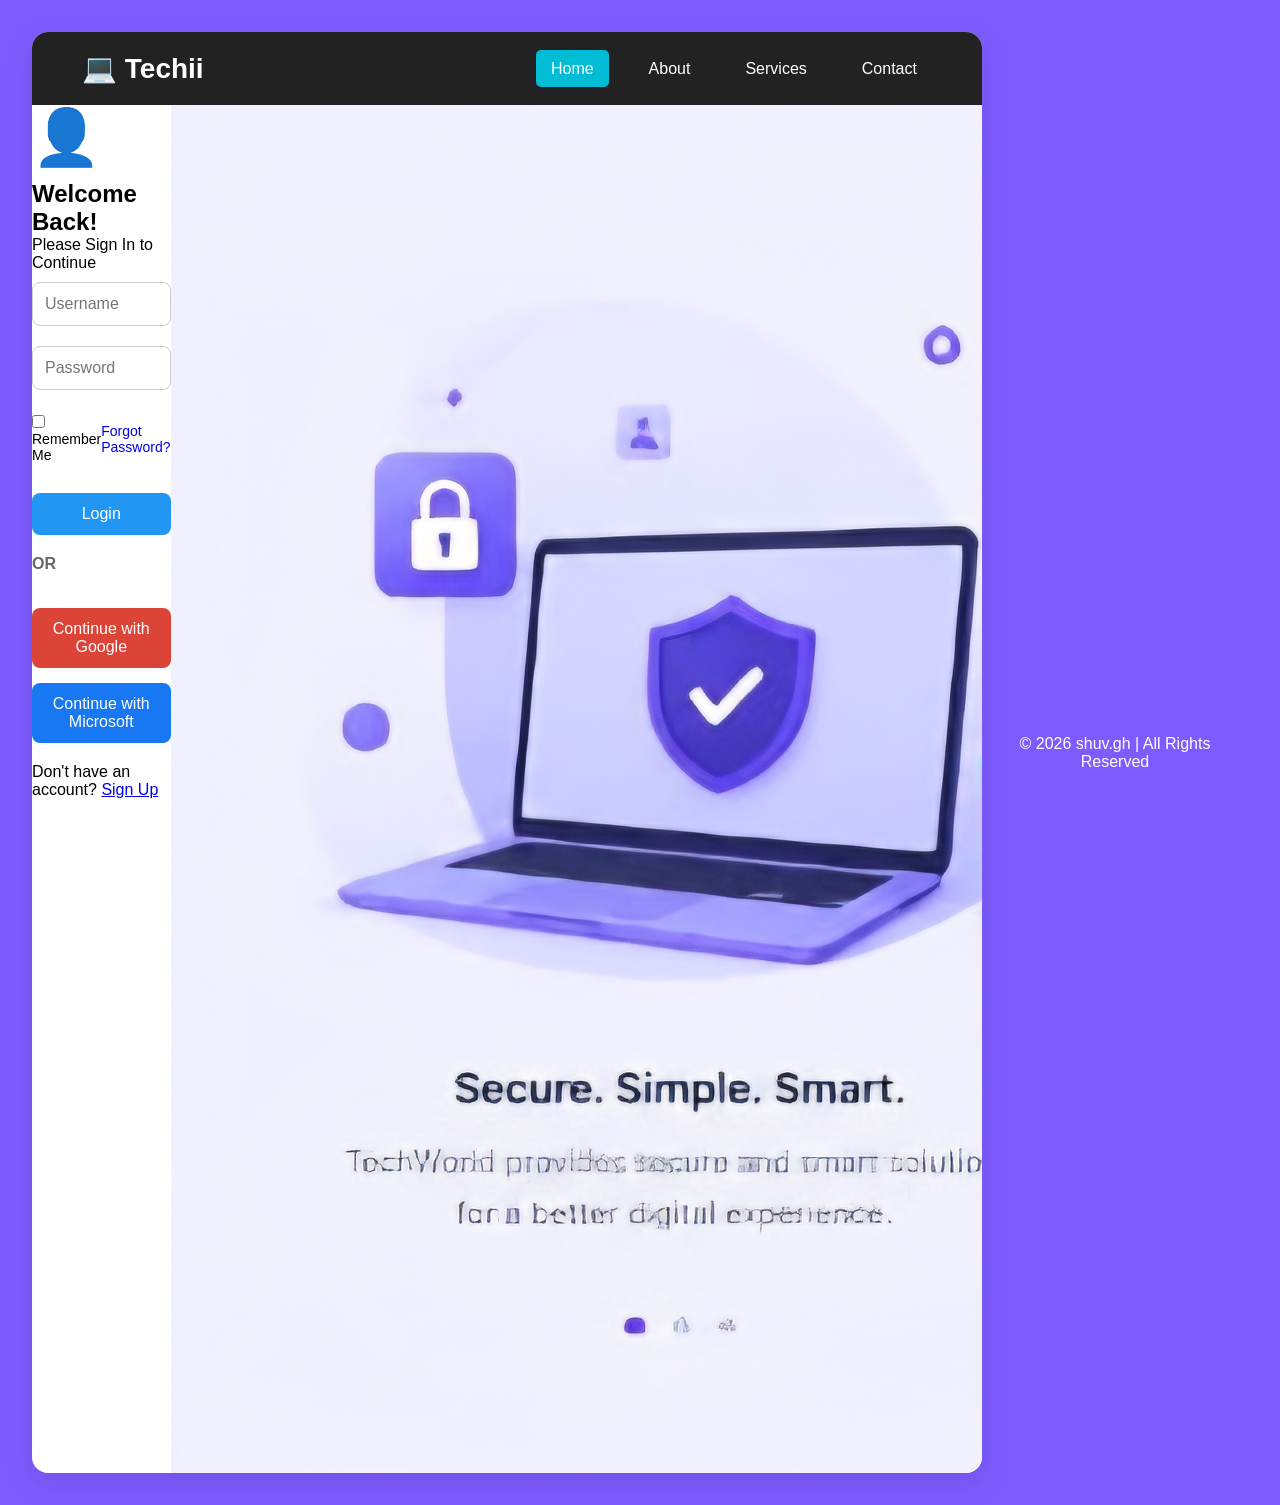
==== p2/index.html @ ffa2f457 "try" ====
<!doctype html>
<html lang="en">
  <head>
    <meta charset="UTF-8" />
    <meta name="viewport" content="width=device-width, initial-scale=1.0" />
    <title>Sign In Page</title>
    <link rel="stylesheet" href="style.css" />
  </head>
  <body>
    <div class="container">
      <nav>
        <div class="logo">💻 Techii</div>

        <ul class="menu">
          <li><a href="#" class="active">Home</a></li>
          <li><a href="#">About</a></li>
          <li><a href="#">Services</a></li>
          <li><a href="#">Contact</a></li>
        </ul>
      </nav>
      <div class="LR">
        <div class="left">
          <div class="profile-icon">👤</div>

          <h2>Welcome Back!</h2>

          <p>Please Sign In to Continue</p>

          <form>
            <input type="text" placeholder="Username" required />

            <input type="password" placeholder="Password" required />

            <div class="options">
              <label>
                <input type="checkbox" />
                Remember Me
              </label>

              <a href="#">Forgot Password?</a>
            </div>

            <button type="submit">Login</button>

            <div class="divider">
              <span>OR</span>
            </div>

            <button class="google">Continue with Google</button>

            <button class="facebook">Continue with Microsoft</button>

            <p class="signup">
              Don't have an account?
              <a href="#">Sign Up</a>
            </p>
          </form>
        </div>
        <div class="right">
          <img src="asd.jpeg" alt="" />
        </div>
      </div>
    </div>
    <footer>© 2026 shuv.gh | All Rights Reserved</footer>
  </body>
</html>
---- p2/style.css ----
*{
    margin:0;
    padding:0;
    box-sizing:border-box;
    font-family:Arial, Helvetica, sans-serif;
}

body {
  background: #7e5bff;
  display: flex;
  justify-content: center;
  align-items: center;
  min-height: 100vh;
  padding: 2rem;
  /* font-family: sans-serif; */
}

.container {
  background-color: white;
  border-radius: 1rem;
  box-shadow: 0 10px 30px rgba(0, 0, 0, 0.1);
  width: 100%;
  max-width: 1200px;
  max-height: 2500px;
  overflow: hidden;
  /* position: relative; */
  
  
}

.right{
    display: flex;
     align-items:center;
     /* max-width: 10px; */
}
.left{
    max-width: 200px;
}
.LR{
    display: flex;

}
nav{

    display:flex;

    justify-content:space-between;

    align-items:center;

    padding:20px 50px;

    background:#222;

}

.logo{

    color:white;

    font-size:28px;

    font-weight:bold;

}

.menu{

    display:flex;

    list-style:none;

    gap:25px;

}

.menu li a{

    text-decoration:none;

    color:white;

    padding:10px 15px;

    border-radius:5px;

    transition:0.3s;

}

.menu li a:hover,

.active{

    background:#00bcd4;

}


/* 
.left{

    width:380px;

    background:white;

    margin:60px auto;

    padding:35px;

    border-radius:15px;

    box-shadow:0 10px 30px rgba(0,0,0,.3);

    text-align:center;

} */



.profile-icon{

    font-size:55px;

    margin-bottom:10px;

}

.login-box h2{

    margin-bottom:10px;

}

.login-box p{

    color:#666;

    margin-bottom:20px;

}



input[type=text],

input[type=password]{

    width:100%;

    padding:12px;

    margin:10px 0;

    border:1px solid #ccc;

    border-radius:8px;

    font-size:16px;

}

input:focus{

    outline:none;

    border:2px solid #2196F3;

}


.options{

    display:flex;

    justify-content:space-between;

    align-items:center;
    margin:15px 0;

    font-size:14px;

}

.options a{

    text-decoration:none;

}



button{

    width:100%;

    padding:12px;

    margin-top:15px;

    border:none;

    border-radius:8px;

    font-size:16px;

    cursor:pointer;

    transition:.3s;

}

button:hover{

    transform:scale(1.03);

}



button[type=submit]{

    background:#2196F3;

    color:white;

}



.divider{

    margin:20px 0;

    font-weight:bold;

    color:#666;

}



.google{

    background:#DB4437;

    color:white;

}


.facebook{

    background:#1877F2;

    color:white;

}



.signup{

    margin-top:20px;

}


footer{

    text-align:center;

    color:white;

    margin:30px;

}
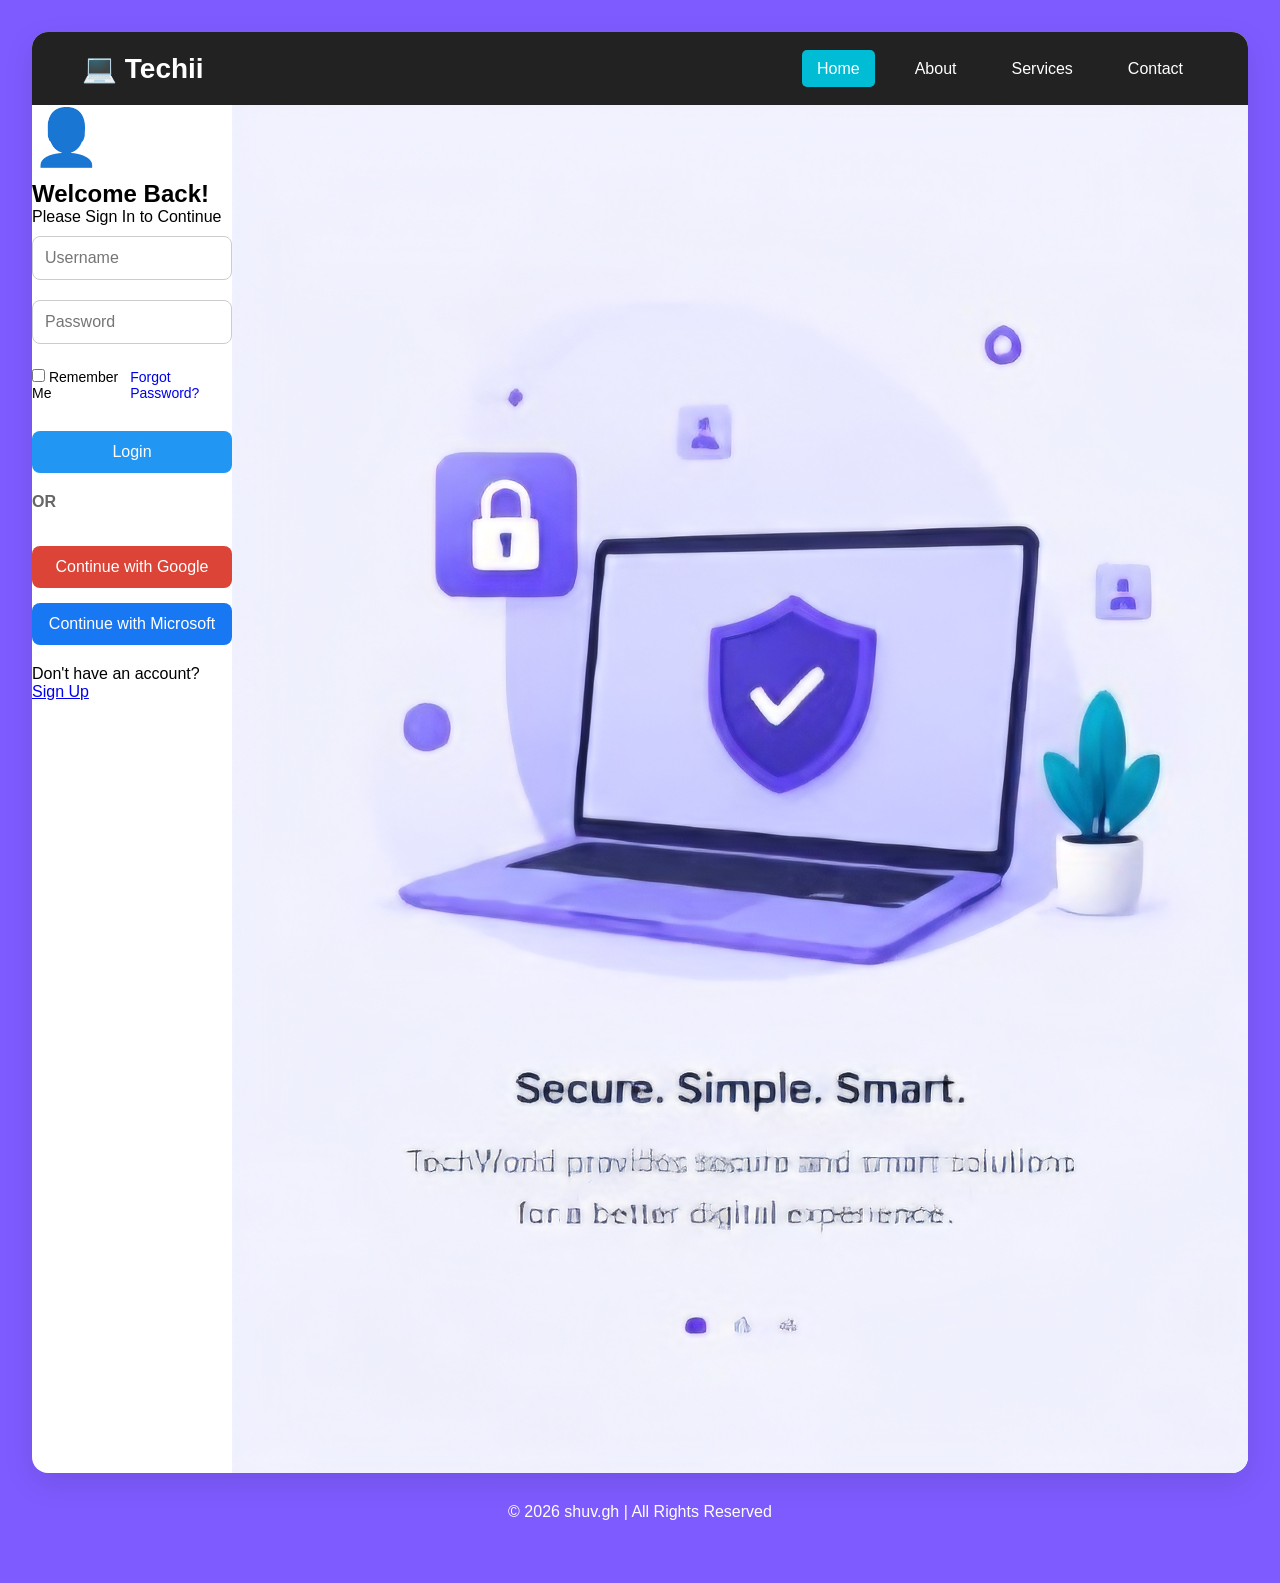
==== commit 24f3310b: "ee" ====
--- a/p2/index.html
+++ b/p2/index.html
@@ -7,57 +7,59 @@
     <link rel="stylesheet" href="style.css" />
   </head>
   <body>
-    <div class="container">
-      <nav>
-        <div class="logo">💻 Techii</div>
+    <div class="bb">
+      <div class="container">
+        <nav>
+          <div class="logo">💻 Techii</div>
 
-        <ul class="menu">
-          <li><a href="#" class="active">Home</a></li>
-          <li><a href="#">About</a></li>
-          <li><a href="#">Services</a></li>
-          <li><a href="#">Contact</a></li>
-        </ul>
-      </nav>
-      <div class="LR">
-        <div class="left">
-          <div class="profile-icon">👤</div>
+          <ul class="menu">
+            <li><a href="#" class="active">Home</a></li>
+            <li><a href="#">About</a></li>
+            <li><a href="#">Services</a></li>
+            <li><a href="#">Contact</a></li>
+          </ul>
+        </nav>
+        <div class="LR">
+          <div class="left">
+            <div class="profile-icon">👤</div>
 
-          <h2>Welcome Back!</h2>
+            <h2>Welcome Back!</h2>
 
-          <p>Please Sign In to Continue</p>
+            <p>Please Sign In to Continue</p>
 
-          <form>
-            <input type="text" placeholder="Username" required />
+            <form>
+              <input type="text" placeholder="Username" required />
 
-            <input type="password" placeholder="Password" required />
+              <input type="password" placeholder="Password" required />
 
-            <div class="options">
-              <label>
-                <input type="checkbox" />
-                Remember Me
-              </label>
+              <div class="options">
+                <label>
+                  <input type="checkbox" />
+                  Remember Me
+                </label>
 
-              <a href="#">Forgot Password?</a>
-            </div>
+                <a href="#">Forgot Password?</a>
+              </div>
 
-            <button type="submit">Login</button>
+              <button type="submit">Login</button>
 
-            <div class="divider">
-              <span>OR</span>
-            </div>
+              <div class="divider">
+                <span>OR</span>
+              </div>
 
-            <button class="google">Continue with Google</button>
+              <button class="google">Continue with Google</button>
 
-            <button class="facebook">Continue with Microsoft</button>
+              <button class="facebook">Continue with Microsoft</button>
 
-            <p class="signup">
-              Don't have an account?
-              <a href="#">Sign Up</a>
-            </p>
-          </form>
-        </div>
-        <div class="right">
-          <img src="asd.jpeg" alt="" />
+              <p class="signup">
+                Don't have an account?
+                <a href="#">Sign Up</a>
+              </p>
+            </form>
+          </div>
+          <div class="right">
+            <img src="asd.jpeg" alt="" />
+          </div>
         </div>
       </div>
     </div>
--- a/p2/style.css
+++ b/p2/style.css
@@ -5,13 +5,15 @@
     font-family:Arial, Helvetica, sans-serif;
 }
 
-body {
-  background: #7e5bff;
-  display: flex;
+body{
+ background: #7e5bff;
   justify-content: center;
   align-items: center;
   min-height: 100vh;
   padding: 2rem;
+}
+.bb{
+   display: flex;
   /* font-family: sans-serif; */
 }
 
@@ -20,7 +22,7 @@
   border-radius: 1rem;
   box-shadow: 0 10px 30px rgba(0, 0, 0, 0.1);
   width: 100%;
-  max-width: 1200px;
+  max-width: 2500px;
   max-height: 2500px;
   overflow: hidden;
   /* position: relative; */
@@ -31,7 +33,7 @@
 .right{
     display: flex;
      align-items:center;
-     /* max-width: 10px; */
+     max-width: 10px;
 }
 .left{
     max-width: 200px;
